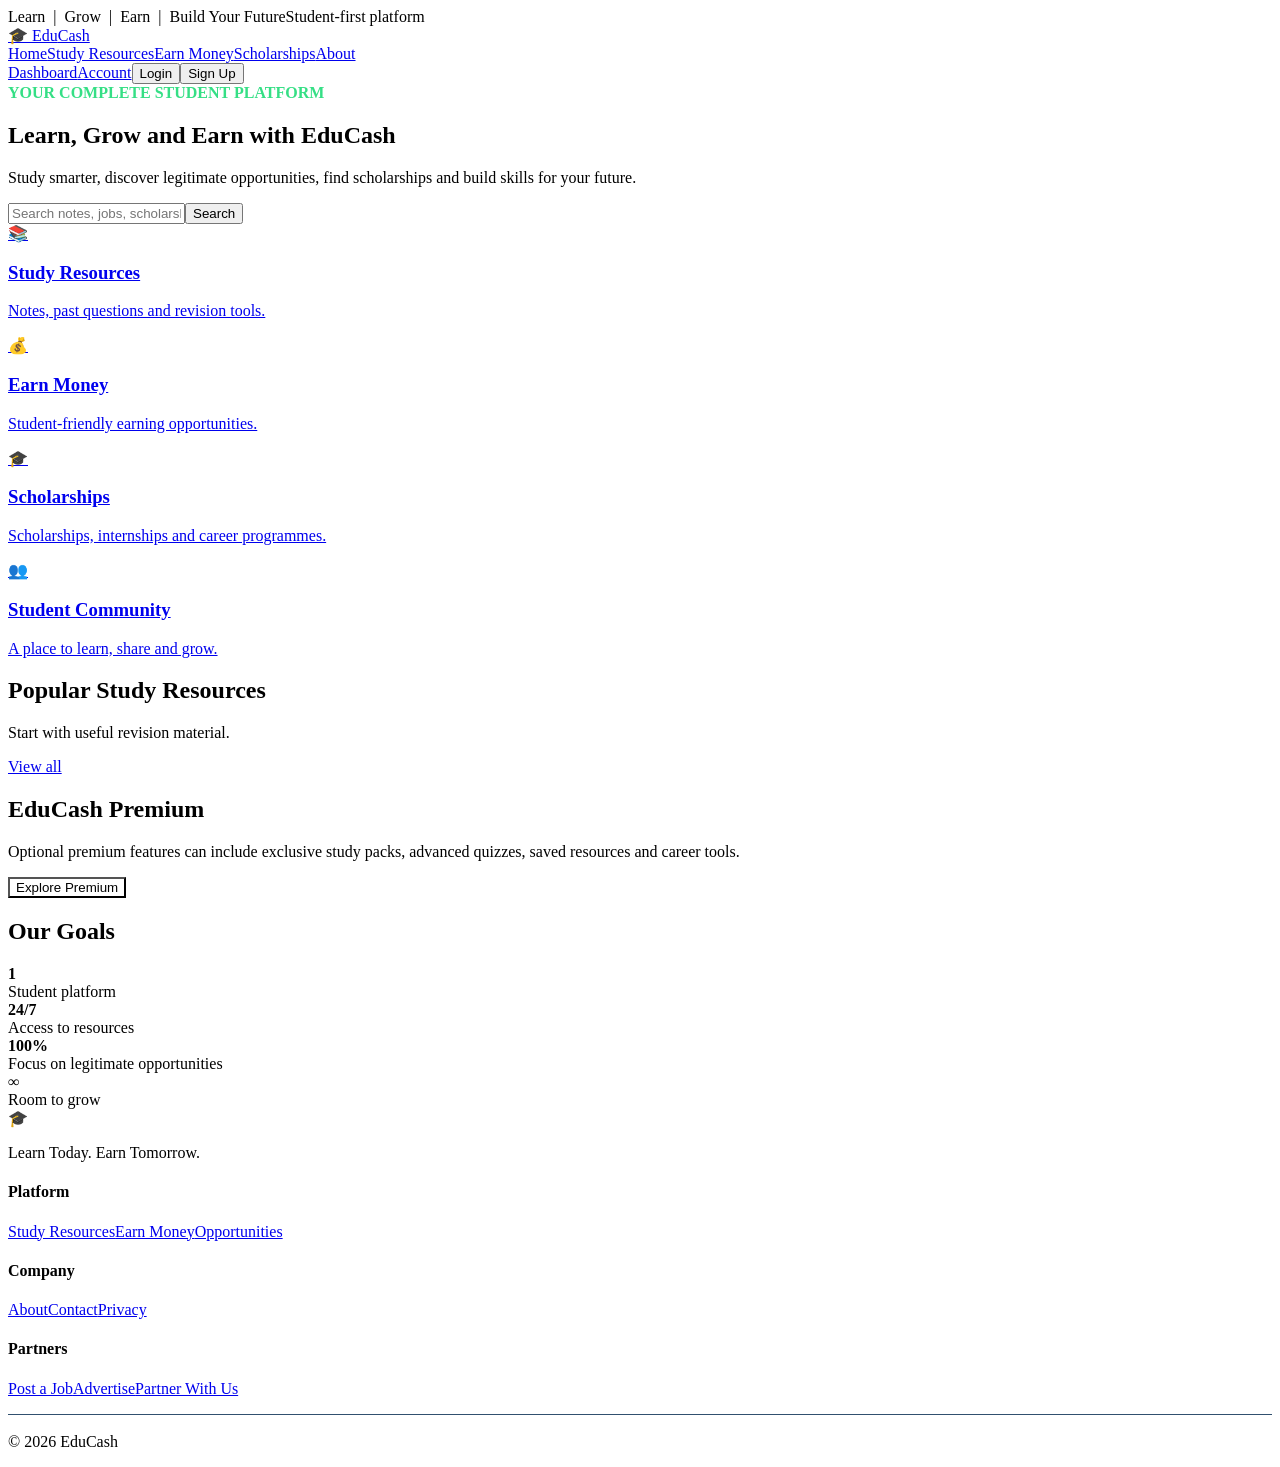
==== index.html @ 521e4bbd "Add files via upload" ====
<!doctype html><html lang="en"><head><meta charset="utf-8"><meta name="viewport" content="width=device-width,initial-scale=1"><title>EduCash — Learn Today. Earn Tomorrow.</title><link rel="stylesheet" href="style.css"></head><body>
<div class="top"><span>Learn &nbsp;|&nbsp; Grow &nbsp;|&nbsp; Earn &nbsp;|&nbsp; Build Your Future</span><span>Student-first platform</span></div>
<nav><a class="logo" href="index.html">🎓 Edu<span>Cash</span></a><div class="navlinks"><a class="active" href="index.html">Home</a><a href="resources.html">Study Resources</a><a href="jobs.html">Earn Money</a><a href="opportunities.html">Scholarships</a><a href="about.html">About</a></div><div class="actions"><a class="btn outline" href="dashboard.html">Dashboard</a><a class="btn outline" href="account.html">Account</a><button class="btn outline" onclick="openModal('login')">Login</button><button class="btn green" onclick="openModal('signup')">Sign Up</button></div></nav>
<section class="hero"><div class="container"><div style="color:#35df85;font-weight:900">YOUR COMPLETE STUDENT PLATFORM</div><h1>Learn, Grow and Earn with <span>EduCash</span></h1><p>Study smarter, discover legitimate opportunities, find scholarships and build skills for your future.</p><div class="search"><input id="siteSearch" placeholder="Search notes, jobs, scholarships..."><button onclick="searchSite()">Search</button></div><div id="searchResults"></div></div></section>
<div class="container"><section class="section"><div class="grid4"><a class="card" href="resources.html"><div class="icon">📚</div><h3>Study Resources</h3><p class="muted">Notes, past questions and revision tools.</p></a><a class="card" href="jobs.html"><div class="icon">💰</div><h3>Earn Money</h3><p class="muted">Student-friendly earning opportunities.</p></a><a class="card" href="opportunities.html"><div class="icon">🎓</div><h3>Scholarships</h3><p class="muted">Scholarships, internships and career programmes.</p></a><a class="card" href="about.html"><div class="icon">👥</div><h3>Student Community</h3><p class="muted">A place to learn, share and grow.</p></a></div></section>
<section class="section"><div class="sectionhead"><div><h2>Popular Study Resources</h2><p class="muted">Start with useful revision material.</p></div><a class="btn outline" href="resources.html">View all</a></div><div class="grid" id="homeResources"></div></section>
<section class="section"><div class="premium"><h2>EduCash Premium</h2><p>Optional premium features can include exclusive study packs, advanced quizzes, saved resources and career tools.</p><button class="btn" style="background:var(--gold)" onclick="alert('Premium payments will be connected through a secure payment provider before launch.')">Explore Premium</button></div></section>
<section class="section"><h2>Our Goals</h2><div class="stats"><div class="stat"><strong>1</strong><div class="muted">Student platform</div></div><div class="stat"><strong>24/7</strong><div class="muted">Access to resources</div></div><div class="stat"><strong>100%</strong><div class="muted">Focus on legitimate opportunities</div></div><div class="stat"><strong>∞</strong><div class="muted">Room to grow</div></div></div></section></div>
<footer><div class="footgrid"><div><div class="logo" style="color:#fff">🎓 Edu<span>Cash</span></div><p>Learn Today. Earn Tomorrow.</p></div><div><h4>Platform</h4><a href="resources.html">Study Resources</a><a href="jobs.html">Earn Money</a><a href="opportunities.html">Opportunities</a></div><div><h4>Company</h4><a href="about.html">About</a><a href="#">Contact</a><a href="#">Privacy</a></div><div><h4>Partners</h4><a href="#">Post a Job</a><a href="#">Advertise</a><a href="#">Partner With Us</a></div></div><p style="border-top:1px solid #31506f;padding-top:18px">© 2026 EduCash</p></footer>
<div class="modal" id="modal"><div class="modalbox" id="modalContent"></div></div><script src="app.js"></script><script>document.getElementById('homeResources').innerHTML=cards(data.resources.slice(0,3),'resource')</script></body></html>
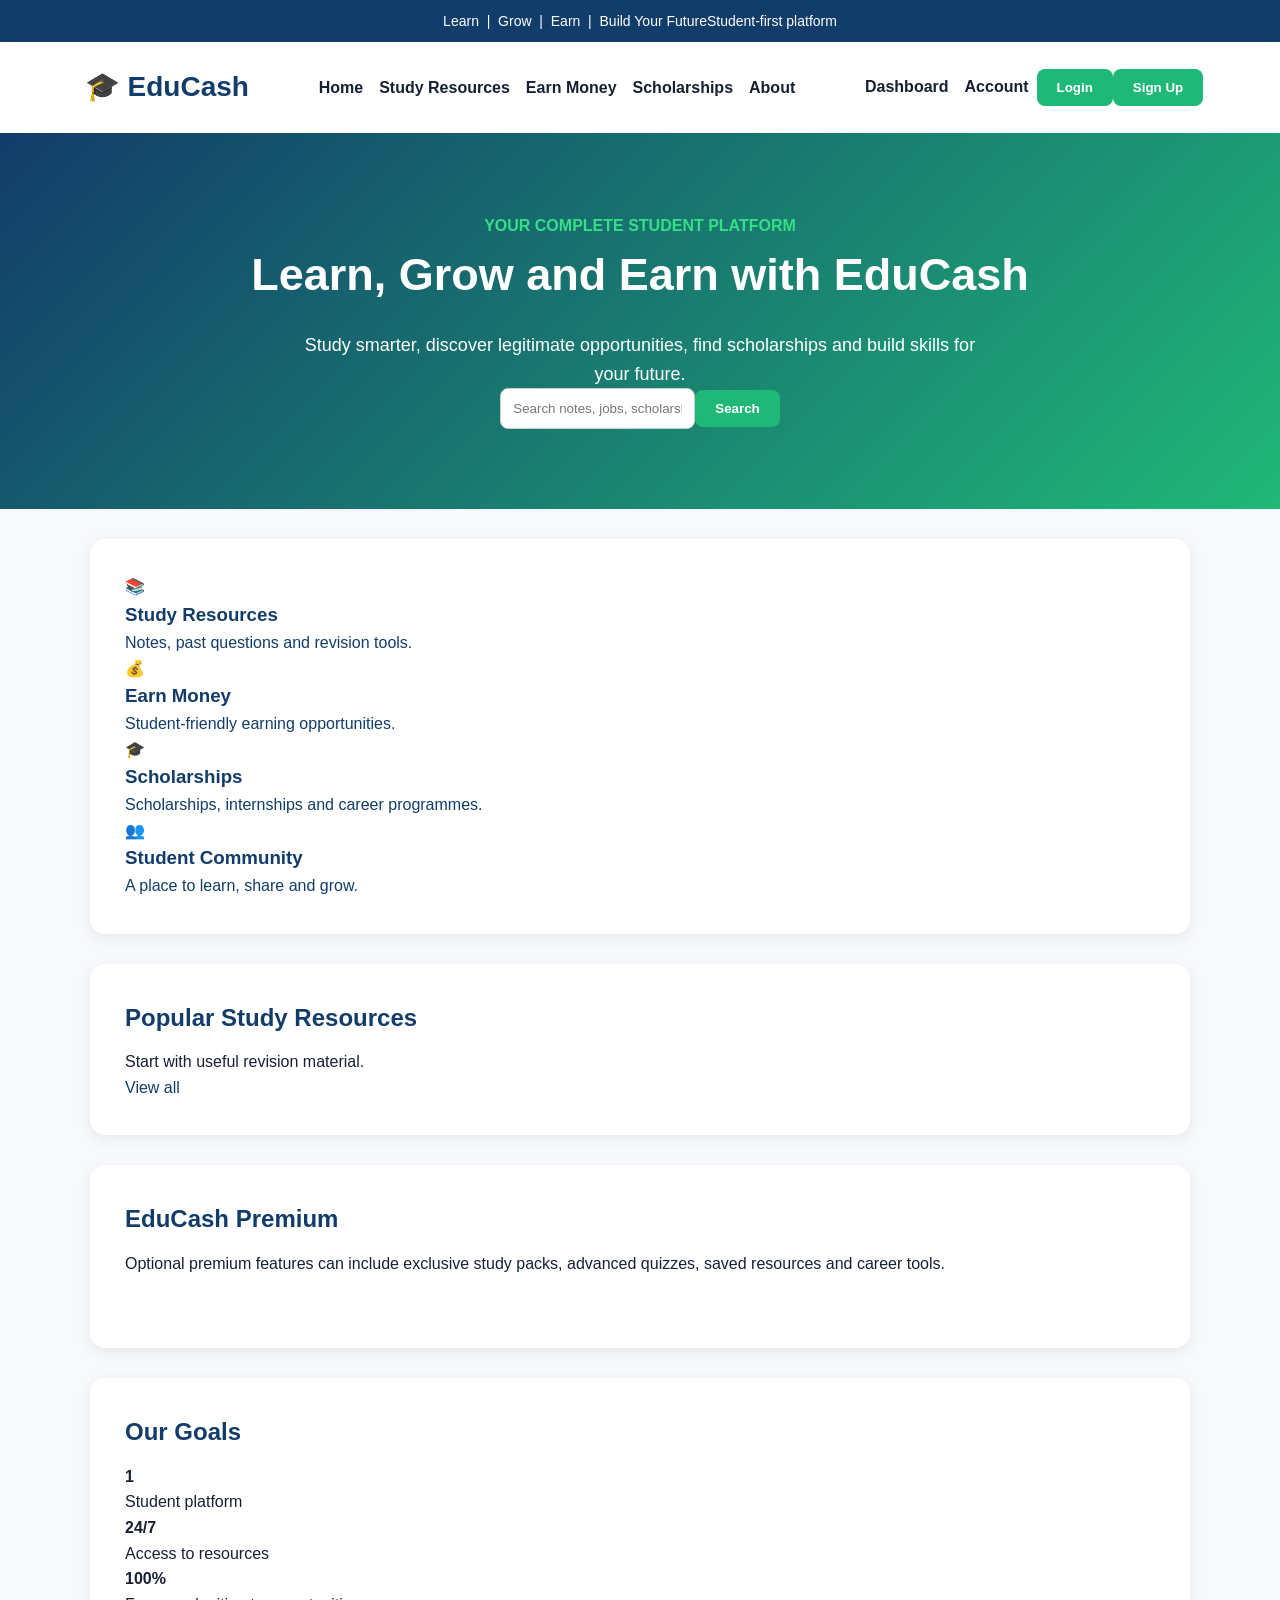
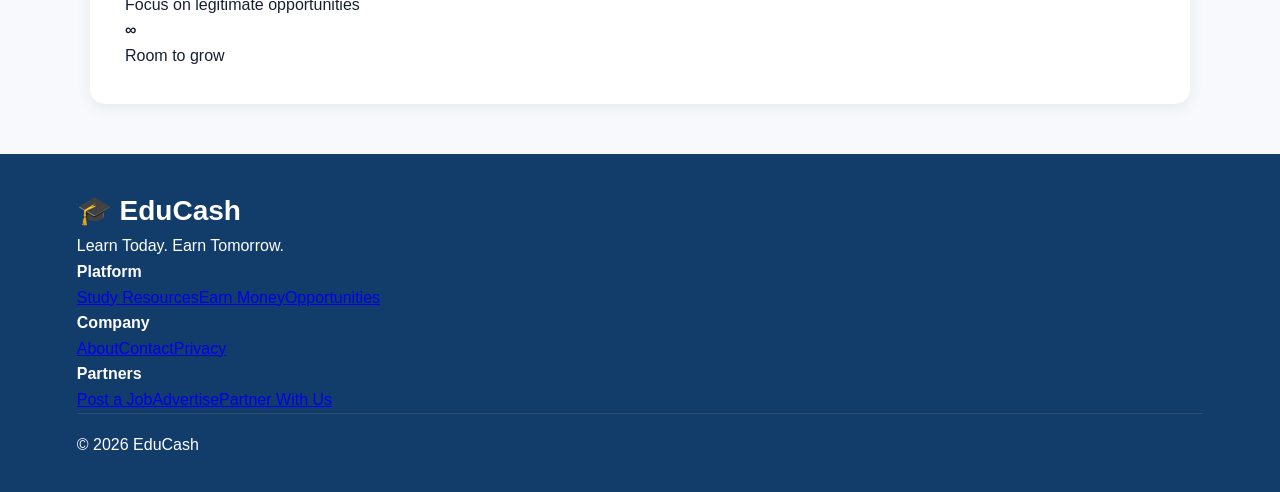
==== commit 25156a2b: "Fix HTML structure and meta tag order" ====
--- a/index.html
+++ b/index.html
@@ -1,4 +1,4 @@
-<!doctype html><html lang="en"><head><meta charset="utf-8"><meta name="viewport" content="width=device-width,initial-scale=1"><title>EduCash — Learn Today. Earn Tomorrow.</title><link rel="stylesheet" href="style.css"></head><body>
+<!doctype html><html lang="en"><head><link rel="stylesheet" href="style.css"><meta charset="utf-8"><meta name="viewport" content="width=device-width,initial-scale=1"><title>EduCash — Learn Today. Earn Tomorrow.</title><link rel="stylesheet" href="style.css"></head><body>
 <div class="top"><span>Learn &nbsp;|&nbsp; Grow &nbsp;|&nbsp; Earn &nbsp;|&nbsp; Build Your Future</span><span>Student-first platform</span></div>
 <nav><a class="logo" href="index.html">🎓 Edu<span>Cash</span></a><div class="navlinks"><a class="active" href="index.html">Home</a><a href="resources.html">Study Resources</a><a href="jobs.html">Earn Money</a><a href="opportunities.html">Scholarships</a><a href="about.html">About</a></div><div class="actions"><a class="btn outline" href="dashboard.html">Dashboard</a><a class="btn outline" href="account.html">Account</a><button class="btn outline" onclick="openModal('login')">Login</button><button class="btn green" onclick="openModal('signup')">Sign Up</button></div></nav>
 <section class="hero"><div class="container"><div style="color:#35df85;font-weight:900">YOUR COMPLETE STUDENT PLATFORM</div><h1>Learn, Grow and Earn with <span>EduCash</span></h1><p>Study smarter, discover legitimate opportunities, find scholarships and build skills for your future.</p><div class="search"><input id="siteSearch" placeholder="Search notes, jobs, scholarships..."><button onclick="searchSite()">Search</button></div><div id="searchResults"></div></div></section>
@@ -7,4 +7,4 @@
 <section class="section"><div class="premium"><h2>EduCash Premium</h2><p>Optional premium features can include exclusive study packs, advanced quizzes, saved resources and career tools.</p><button class="btn" style="background:var(--gold)" onclick="alert('Premium payments will be connected through a secure payment provider before launch.')">Explore Premium</button></div></section>
 <section class="section"><h2>Our Goals</h2><div class="stats"><div class="stat"><strong>1</strong><div class="muted">Student platform</div></div><div class="stat"><strong>24/7</strong><div class="muted">Access to resources</div></div><div class="stat"><strong>100%</strong><div class="muted">Focus on legitimate opportunities</div></div><div class="stat"><strong>∞</strong><div class="muted">Room to grow</div></div></div></section></div>
 <footer><div class="footgrid"><div><div class="logo" style="color:#fff">🎓 Edu<span>Cash</span></div><p>Learn Today. Earn Tomorrow.</p></div><div><h4>Platform</h4><a href="resources.html">Study Resources</a><a href="jobs.html">Earn Money</a><a href="opportunities.html">Opportunities</a></div><div><h4>Company</h4><a href="about.html">About</a><a href="#">Contact</a><a href="#">Privacy</a></div><div><h4>Partners</h4><a href="#">Post a Job</a><a href="#">Advertise</a><a href="#">Partner With Us</a></div></div><p style="border-top:1px solid #31506f;padding-top:18px">© 2026 EduCash</p></footer>
-<div class="modal" id="modal"><div class="modalbox" id="modalContent"></div></div><script src="app.js"></script><script>document.getElementById('homeResources').innerHTML=cards(data.resources.slice(0,3),'resource')</script></body></html>+<div class="modal" id="modal"><div class="modalbox" id="modalContent"></div></div><script src="app.js"></script><script>document.getElementById('homeResources').innerHTML=cards(data.resources.slice(0,3),'resource')</script></body></html>
--- a/style.css
+++ b/style.css
@@ -0,0 +1,147 @@
+* {
+  box-sizing: border-box;
+  margin: 0;
+  padding: 0;
+}
+
+body {
+  font-family: Arial, sans-serif;
+  background: #f7f9fc;
+  color: #172033;
+  line-height: 1.6;
+}
+
+.top {
+  background: #123c69;
+  color: white;
+  padding: 10px 20px;
+  text-align: center;
+  font-size: 14px;
+}
+
+nav {
+  background: white;
+  padding: 18px 6%;
+  display: flex;
+  align-items: center;
+  justify-content: space-between;
+  gap: 15px;
+  box-shadow: 0 2px 10px rgba(0,0,0,0.08);
+  flex-wrap: wrap;
+}
+
+.logo {
+  color: #123c69;
+  text-decoration: none;
+  font-size: 28px;
+  font-weight: bold;
+}
+
+nav a {
+  color: #172033;
+  text-decoration: none;
+  margin: 5px 8px;
+  font-weight: 600;
+}
+
+nav a:hover {
+  color: #20b878;
+}
+
+button {
+  background: #20b878;
+  color: white;
+  border: none;
+  padding: 11px 20px;
+  border-radius: 8px;
+  cursor: pointer;
+  font-weight: bold;
+}
+
+button:hover {
+  opacity: 0.9;
+}
+
+.hero {
+  background: linear-gradient(135deg, #123c69, #20b878);
+  color: white;
+  padding: 80px 6%;
+  text-align: center;
+}
+
+.hero h1 {
+  font-size: 45px;
+  margin-bottom: 20px;
+}
+
+.hero p {
+  font-size: 18px;
+  max-width: 700px;
+  margin: auto;
+}
+
+.container {
+  width: 90%;
+  max-width: 1100px;
+  margin: auto;
+}
+
+.section {
+  background: white;
+  margin: 30px auto;
+  padding: 35px;
+  border-radius: 15px;
+  box-shadow: 0 4px 15px rgba(0,0,0,0.07);
+}
+
+.section h2 {
+  color: #123c69;
+  margin-bottom: 12px;
+}
+
+.section a {
+  color: #123c69;
+  text-decoration: none;
+}
+
+.section a:hover {
+  color: #20b878;
+}
+
+footer {
+  background: #123c69;
+  color: white;
+  padding: 35px 6%;
+  margin-top: 50px;
+}
+
+.footergrid {
+  display: grid;
+  grid-template-columns: repeat(auto-fit, minmax(180px, 1fr));
+  gap: 25px;
+}
+
+input {
+  padding: 12px;
+  border: 1px solid #ccc;
+  border-radius: 8px;
+  max-width: 100%;
+}
+
+.modal {
+  display: none;
+}
+
+@media (max-width: 700px) {
+  .hero h1 {
+    font-size: 32px;
+  }
+
+  nav {
+    justify-content: center;
+  }
+
+  .section {
+    padding: 25px 18px;
+  }
+}
--- a/style.css
+++ b/style.css
@@ -0,0 +1,147 @@
+* {
+  box-sizing: border-box;
+  margin: 0;
+  padding: 0;
+}
+
+body {
+  font-family: Arial, sans-serif;
+  background: #f7f9fc;
+  color: #172033;
+  line-height: 1.6;
+}
+
+.top {
+  background: #123c69;
+  color: white;
+  padding: 10px 20px;
+  text-align: center;
+  font-size: 14px;
+}
+
+nav {
+  background: white;
+  padding: 18px 6%;
+  display: flex;
+  align-items: center;
+  justify-content: space-between;
+  gap: 15px;
+  box-shadow: 0 2px 10px rgba(0,0,0,0.08);
+  flex-wrap: wrap;
+}
+
+.logo {
+  color: #123c69;
+  text-decoration: none;
+  font-size: 28px;
+  font-weight: bold;
+}
+
+nav a {
+  color: #172033;
+  text-decoration: none;
+  margin: 5px 8px;
+  font-weight: 600;
+}
+
+nav a:hover {
+  color: #20b878;
+}
+
+button {
+  background: #20b878;
+  color: white;
+  border: none;
+  padding: 11px 20px;
+  border-radius: 8px;
+  cursor: pointer;
+  font-weight: bold;
+}
+
+button:hover {
+  opacity: 0.9;
+}
+
+.hero {
+  background: linear-gradient(135deg, #123c69, #20b878);
+  color: white;
+  padding: 80px 6%;
+  text-align: center;
+}
+
+.hero h1 {
+  font-size: 45px;
+  margin-bottom: 20px;
+}
+
+.hero p {
+  font-size: 18px;
+  max-width: 700px;
+  margin: auto;
+}
+
+.container {
+  width: 90%;
+  max-width: 1100px;
+  margin: auto;
+}
+
+.section {
+  background: white;
+  margin: 30px auto;
+  padding: 35px;
+  border-radius: 15px;
+  box-shadow: 0 4px 15px rgba(0,0,0,0.07);
+}
+
+.section h2 {
+  color: #123c69;
+  margin-bottom: 12px;
+}
+
+.section a {
+  color: #123c69;
+  text-decoration: none;
+}
+
+.section a:hover {
+  color: #20b878;
+}
+
+footer {
+  background: #123c69;
+  color: white;
+  padding: 35px 6%;
+  margin-top: 50px;
+}
+
+.footergrid {
+  display: grid;
+  grid-template-columns: repeat(auto-fit, minmax(180px, 1fr));
+  gap: 25px;
+}
+
+input {
+  padding: 12px;
+  border: 1px solid #ccc;
+  border-radius: 8px;
+  max-width: 100%;
+}
+
+.modal {
+  display: none;
+}
+
+@media (max-width: 700px) {
+  .hero h1 {
+    font-size: 32px;
+  }
+
+  nav {
+    justify-content: center;
+  }
+
+  .section {
+    padding: 25px 18px;
+  }
+}
